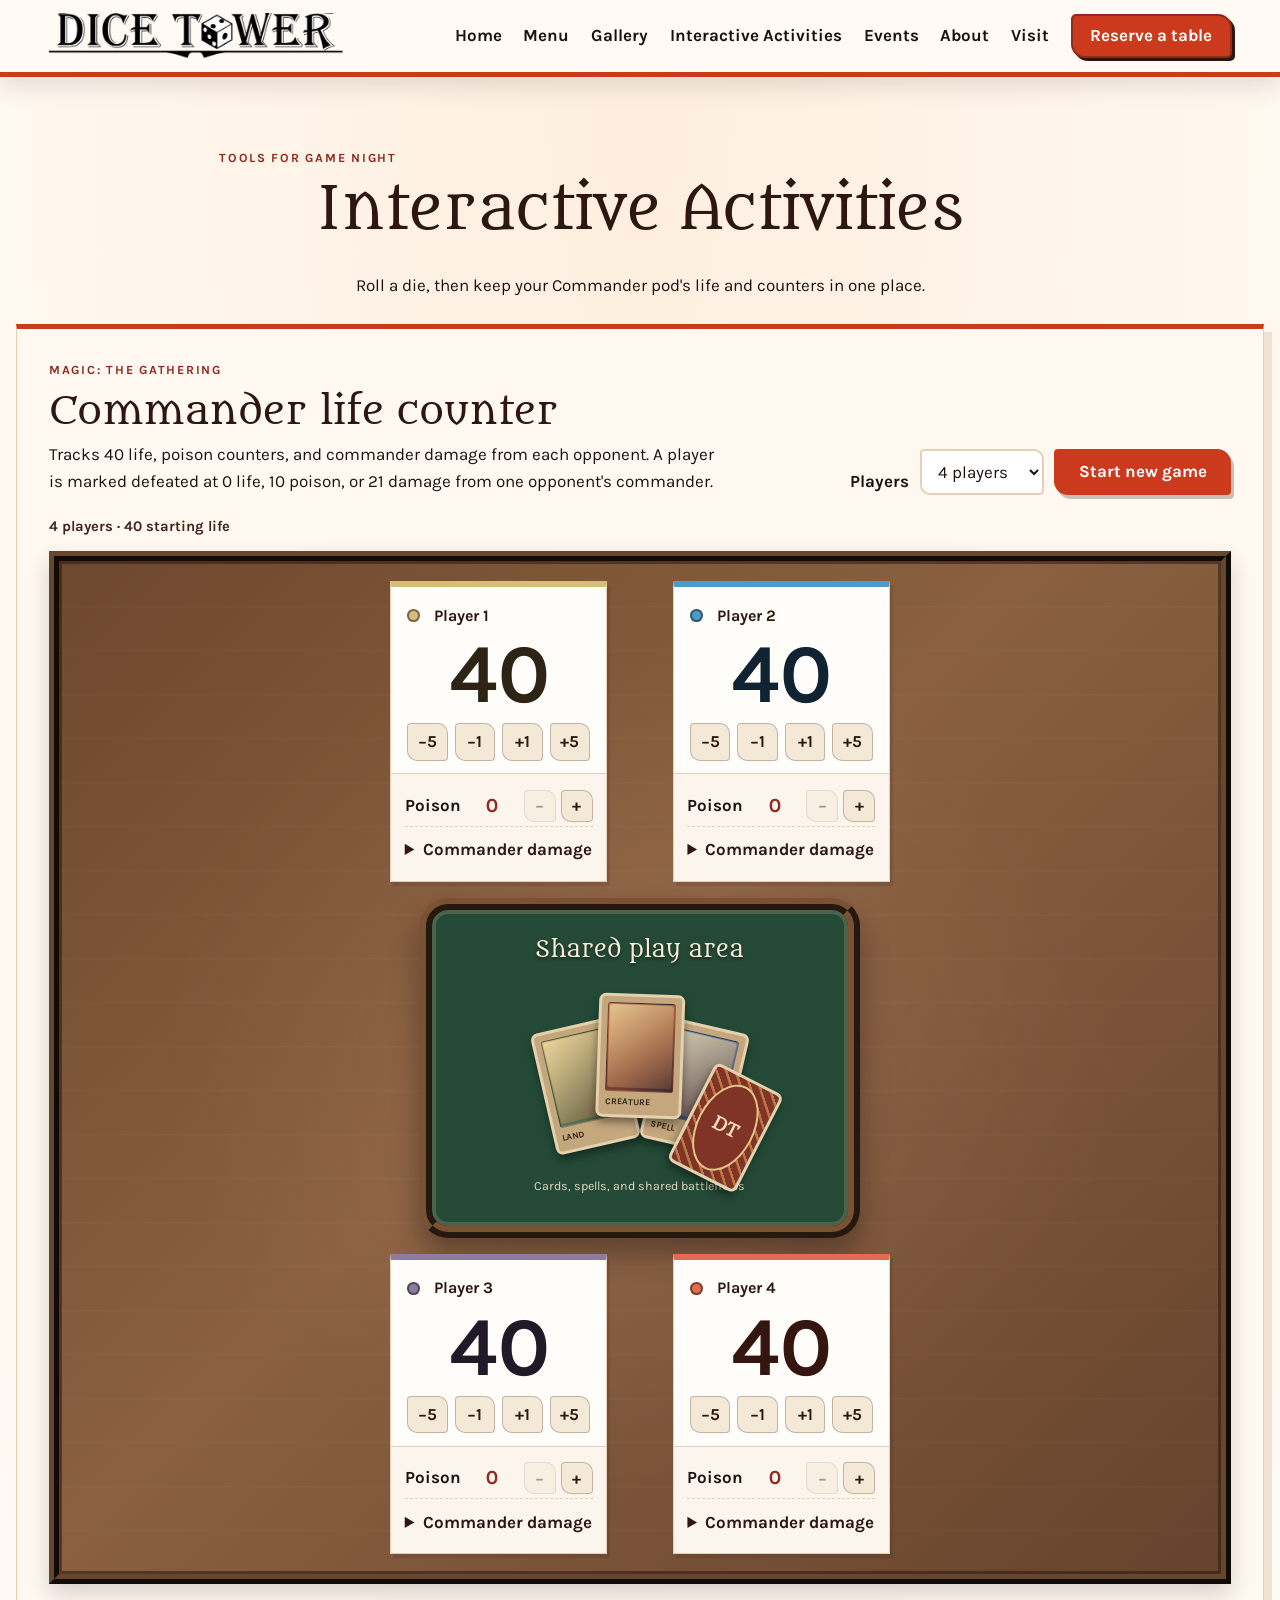
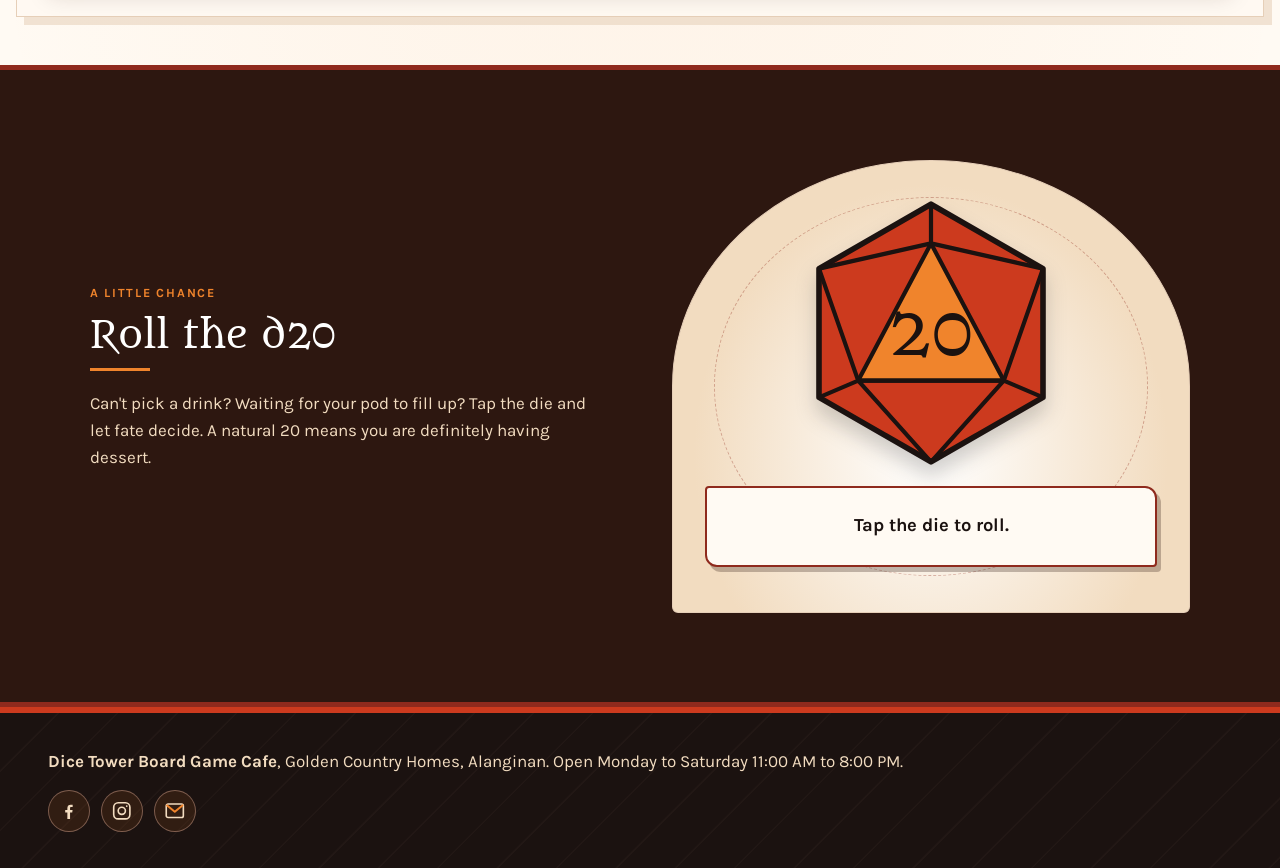
==== activities.html @ 725b0121 "add some features" ====
<!DOCTYPE html>
<html lang="en">
<head>
  <meta charset="UTF-8">
  <meta name="viewport" content="width=device-width, initial-scale=1">
  <title>Interactive Activities | Dice Tower Board Game Cafe</title>
  <meta name="description" content="Roll a d20 or track life, commander damage and poison counters for your Magic: The Gathering game.">
  <link rel="icon" type="image/png" href="images/favicon.png">
  <link rel="preconnect" href="https://fonts.googleapis.com">
  <link rel="preconnect" href="https://fonts.gstatic.com" crossorigin>
  <link href="https://fonts.googleapis.com/css2?family=Karla:wght@400;500;700&family=Metamorphous&display=swap" rel="stylesheet">
  <link rel="stylesheet" href="css/styles.css">
  <link rel="stylesheet" href="css/dice.css">
  <link rel="stylesheet" href="css/activities.css">
</head>
<body class="activities-page">
  <a class="skip" href="#life-counter">Skip to activities</a>

  <header class="site-header">
    <a class="brand" href="index.html" aria-label="Dice Tower, back to the main site">
      <img src="images/logo-wordmark.png" alt="Dice Tower" width="700" height="109">
    </a>
    <nav id="site-nav" class="site-nav" aria-label="Main navigation">
      <a href="index.html">Home</a>
      <a href="order.html">Menu</a>
      <a href="gallery.html">Gallery</a>
      <a href="activities.html" aria-current="page">Interactive Activities</a>
      <a href="index.html#events">Events</a>
      <a href="index.html#about">About</a>
      <a href="index.html#visit">Visit</a>
      <a class="nav-cta" href="index.html#reserve">Reserve a table</a>
    </nav>
    <button class="nav-toggle" type="button" aria-expanded="false" aria-controls="site-nav" aria-label="Open menu">
      <span></span><span></span><span></span>
    </button>
  </header>

  <main>
    <section class="activities-heading">
      <p class="activities-kicker">Tools for game night</p>
      <h1>Interactive Activities</h1>
      <p>Roll a die, then keep your Commander pod's life and counters in one place.</p>
    </section>

    <section id="life-counter" class="life-section" aria-labelledby="life-title">
      <div class="life-intro">
        <div>
          <p class="activities-kicker">Magic: The Gathering</p>
          <h2 id="life-title">Commander life counter</h2>
          <p>Tracks 40 life, poison counters, and commander damage from each opponent. A player is marked defeated at 0 life, 10 poison, or 21 damage from one opponent's commander.</p>
        </div>
        <form class="game-setup" id="gameSetup">
          <label for="playerCount">Players</label>
          <select id="playerCount" name="playerCount">
            <option value="2">2 players</option>
            <option value="3">3 players</option>
            <option value="4" selected>4 players</option>
            <option value="5">5 players</option>
            <option value="6">6 players</option>
            <option value="7">7 players</option>
            <option value="8">8 players</option>
            <option value="9">9 players</option>
            <option value="10">10 players</option>
          </select>
          <button class="btn btn-primary" type="submit">Start new game</button>
        </form>
      </div>
      <p id="gameStatus" class="game-status" role="status" aria-live="polite">4 players · 40 starting life</p>
      <div class="table-scene" id="tableScene">
        <section class="table-center" aria-label="Shared play area with cards">
          <h3>Shared play area</h3>
          <div class="table-felt" aria-hidden="true">
            <div class="table-card table-card--land"><span></span><i></i><b>LAND</b></div>
            <div class="table-card table-card--creature"><span></span><i></i><b>CREATURE</b></div>
            <div class="table-card table-card--spell"><span></span><i></i><b>SPELL</b></div>
            <div class="table-card table-card--back"><span>DT</span></div>
          </div>
          <p>Cards, spells, and shared battlefields</p>
        </section>
        <div class="player-grid" id="playerGrid" role="group" aria-label="Player life counters"></div>
      </div>
    </section>

    <section id="dice" class="section dice activities-dice">
      <div>
        <p class="activities-kicker">A little chance</p>
        <h2>Roll the d20</h2>
        <p>Can't pick a drink? Waiting for your pod to fill up? Tap the die and let fate decide. A natural 20 means you are definitely having dessert.</p>
      </div>
      <div class="d20-stage">
        <button class="d20-btn" id="d20Btn" type="button" aria-label="Roll the d20">
          <svg class="d20-svg" viewBox="0 0 200 200" aria-hidden="true">
            <polygon class="d20-body" points="100,8 180,54 180,146 100,192 20,146 20,54"/>
            <polygon class="d20-face" points="100,36 152,134 48,134"/>
            <path class="d20-edge" d="M100 8V36M20 54L100 36L180 54M48 134L20 54M48 134L20 146M48 134L100 192M152 134L180 54M152 134L180 146M152 134L100 192M48 134H152"/>
            <text class="d20-num" id="d20Num" x="100" y="100">20</text>
          </svg>
        </button>
        <p class="d20-result" id="d20Result" aria-live="polite">Tap the die to roll.</p>
        <ul class="d20-history" id="d20History" aria-label="Recent rolls"></ul>
      </div>
    </section>
  </main>

  <footer class="site-footer">
    <p><strong>Dice Tower Board Game Cafe</strong>, Golden Country Homes, Alanginan. Open Monday to Saturday 11:00 AM to 8:00 PM.</p>
    <nav class="footer-links" aria-label="Social media and contact">
      <a href="https://www.facebook.com/dicetowerboardgamecafe" target="_blank" rel="noopener noreferrer" aria-label="Facebook" title="Facebook">
        <svg viewBox="0 0 24 24" aria-hidden="true"><path d="M13.4 21v-7.2h2.4l.4-2.8h-2.8V9.2c0-.8.3-1.3 1.4-1.3h1.5V5.4c-.3 0-1.2-.1-2.2-.1-2.2 0-3.7 1.3-3.7 3.8V11H8v2.8h2.4V21z"/></svg>
      </a>
      <a href="https://www.instagram.com/dicetowerboardgamecafeph" target="_blank" rel="noopener noreferrer" aria-label="Instagram" title="Instagram">
        <svg viewBox="0 0 24 24" aria-hidden="true"><rect x="3" y="3" width="18" height="18" rx="5"/><circle cx="12" cy="12" r="4"/><circle class="icon-dot" cx="17.5" cy="6.8" r="1"/></svg>
      </a>
      <a href="mailto:dicetowerboardgamecafe@gmail.com" aria-label="Email Dice Tower" title="Email Dice Tower">
        <svg viewBox="0 0 24 24" aria-hidden="true"><rect x="2.5" y="4.5" width="19" height="15" rx="2"/><path class="gmail-mark" d="m3.5 6 8.5 7 8.5-7"/></svg>
      </a>
    </nav>
  </footer>

  <script src="js/activities.js"></script>
  <script src="js/dice.js?v=8"></script>
</body>
</html>
---- css/styles.css ----
/* ===== Dice Tower: css/styles.css =====
   Colors are taken from the cafe logo. Change them once here. */
:root {
  --ink: #1b1210;
  /* logo outlines and wordmark */
  --tower: #2d1710;
  /* shadow inside the tower */
  --tower-soft: #43241a;
  --maroon: #8f2a1d;
  /* dragon's dark red */
  --dragon: #cc3a1e;
  /* dragon's head and neck */
  --flame: #f0842c;
  /* the flame */
  --blush: #e9b5a0;
  /* wing and tower stone */
  --parchment: #f2dcc0;
  /* dragon's belly */
  --paper: #fffaf3;
  --steel: #8b8c90;
  /* the serving dome */
  --line: #e6cfb8;

  --font-display: "Metamorphous", Georgia, serif;
  --font-body: "Karla", system-ui, -apple-system, "Segoe UI", sans-serif;
  --radius: 10px;
}

*,
*::before,
*::after {
  box-sizing: border-box;
}

html {
  scroll-behavior: smooth;
  scroll-padding-top: 84px;
}

body {
  margin: 0;
  font-family: var(--font-body);
  font-size: 1.0625rem;
  line-height: 1.6;
  color: var(--ink);
  background: var(--paper);
}

img,
iframe {
  max-width: 100%;
}

h1,
h2,
h3 {
  font-family: var(--font-display);
  font-weight: 400;
  line-height: 1.15;
}

h1 {
  font-size: clamp(2.1rem, 5.4vw, 3.6rem);
  margin: 0 0 .5em;
}

h2 {
  font-size: clamp(1.7rem, 4vw, 2.4rem);
  margin: 0 0 .5em;
}

p {
  margin: 0 0 1em;
  max-width: 62ch;
}

a {
  color: inherit;
}

:focus-visible {
  outline: 3px solid var(--flame);
  outline-offset: 3px;
}

.visually-hidden {
  position: absolute;
  width: 1px;
  height: 1px;
  overflow: hidden;
  clip: rect(0 0 0 0);
  white-space: nowrap;
}

.skip {
  position: absolute;
  left: -999px;
  top: 8px;
  background: var(--ink);
  color: var(--paper);
  padding: .5rem 1rem;
  z-index: 100;
}

.skip:focus {
  left: 8px;
}

/* ----- Header ----- */
.site-header {
  position: sticky;
  top: 0;
  z-index: 50;
  display: flex;
  align-items: center;
  justify-content: space-between;
  padding: .55rem clamp(1rem, 4vw, 3rem);
  background: var(--paper);
  color: var(--ink);
  border-bottom: 4px solid var(--dragon);
}

.brand {
  display: block;
  line-height: 0;
}

.brand img {
  height: 40px;
  width: auto;
  display: block;
}

.site-nav {
  display: flex;
  align-items: center;
  gap: 1.6rem;
}

.site-nav a {
  text-decoration: none;
  font-weight: 700;
}

.site-nav a:not(.nav-cta):hover {
  color: var(--dragon);
}

.nav-cta {
  background: var(--dragon);
  color: #fff;
  padding: .45rem 1.1rem;
  border-radius: 999px;
}

.nav-cta:hover {
  background: var(--maroon);
}

.nav-toggle {
  display: none;
  background: none;
  border: 0;
  padding: .6rem;
  cursor: pointer;
}

.nav-toggle span {
  display: block;
  width: 24px;
  height: 2px;
  background: var(--ink);
  margin: 5px 0;
  transition: transform .2s, opacity .2s;
}

.nav-toggle[aria-expanded="true"] span:nth-child(1) {
  transform: translateY(7px) rotate(45deg);
}

.nav-toggle[aria-expanded="true"] span:nth-child(2) {
  opacity: 0;
}

.nav-toggle[aria-expanded="true"] span:nth-child(3) {
  transform: translateY(-7px) rotate(-45deg);
}

/* ----- Hero ----- */
.hero {
  display: grid;
  grid-template-columns: 1.1fr .9fr;
  gap: 2rem;
  align-items: center;
  padding: clamp(2rem, 6vw, 4.5rem) clamp(1rem, 4vw, 3rem);
  background: linear-gradient(180deg, var(--paper) 0%, var(--parchment) 100%);
}

.open-status {
  display: inline-block;
  margin-bottom: 1.2rem;
  padding: .3rem .9rem;
  background: var(--flame);
  color: var(--ink);
  font-weight: 700;
  font-size: .95rem;
  border-radius: 999px;
}

.open-status.closed {
  background: var(--ink);
  color: var(--parchment);
}

.lede {
  font-size: 1.15rem;
  margin-top: 1.2rem;
}

.hero-actions {
  display: flex;
  flex-wrap: wrap;
  gap: .8rem;
  margin-top: 1.6rem;
}

.hero-art img {
  display: block;
  margin: 0 auto;
  width: auto;
  height: auto;
  max-height: 540px;
}

@media (prefers-reduced-motion: no-preference) {
  .hero-art img {
    animation: settle .9s ease-out 1;
  }

  @keyframes settle {
    from {
      opacity: 0;
      transform: translateY(18px);
    }

    to {
      opacity: 1;
      transform: none;
    }
  }
}

/* ----- Buttons ----- */
.btn {
  display: inline-block;
  font: inherit;
  font-weight: 700;
  text-decoration: none;
  cursor: pointer;
  padding: .75rem 1.4rem;
  border-radius: var(--radius);
  border: 2px solid transparent;
}

.btn-primary {
  background: var(--dragon);
  color: #fff;
}

.btn-primary:hover {
  background: var(--maroon);
}

.btn-ghost {
  border-color: var(--ink);
  color: var(--ink);
  background: transparent;
}

.btn-ghost:hover {
  background: var(--ink);
  color: var(--paper);
}

/* ----- Sections ----- */
.section {
  padding: clamp(2.5rem, 6vw, 5rem) clamp(1rem, 4vw, 3rem);
}

.section-head {
  margin-bottom: 2rem;
}

.section-dark {
  background: var(--tower);
  color: var(--parchment);
}

.status-note {
  color: var(--maroon);
  margin-bottom: 1rem;
}

.section-dark .status-note {
  color: var(--blush);
}

.status-note:empty {
  display: none;
}

/* ----- Menu ----- */
.menu-tools {
  display: flex;
  flex-wrap: wrap;
  gap: 1rem;
  justify-content: space-between;
  align-items: center;
  margin-bottom: 1.5rem;
}

.tabs {
  display: flex;
  flex-wrap: wrap;
  gap: .5rem;
}

.tab {
  font: inherit;
  font-weight: 700;
  cursor: pointer;
  padding: .45rem 1rem;
  border-radius: 999px;
  background: transparent;
  color: var(--ink);
  border: 2px solid var(--ink);
}

.tab:hover {
  background: var(--parchment);
}

.tab[aria-selected="true"] {
  background: var(--dragon);
  border-color: var(--dragon);
  color: #fff;
}

.search input {
  font: inherit;
  width: min(100%, 300px);
  padding: .6rem 1rem;
  border: 2px solid var(--line);
  border-radius: var(--radius);
  background: #fff;
  color: inherit;
}

.search input:focus {
  border-color: var(--flame);
  outline: none;
}

.menu-grid {
  display: grid;
  grid-template-columns: repeat(auto-fill, minmax(min(100%, 340px), 1fr));
  gap: 0 3rem;
}

.menu-cat {
  grid-column: 1 / -1;
  font-family: var(--font-display);
  font-weight: 400;
  font-size: 1.5rem;
  margin: 1.8rem 0 .4rem;
  color: var(--maroon);
  padding-bottom: .3rem;
  border-bottom: 3px solid var(--blush);
}

.menu-cat:first-child {
  margin-top: 0;
}

.menu-item {
  padding: .9rem 0;
  border-bottom: 1px dashed var(--line);
}

.menu-item-top {
  display: flex;
  justify-content: space-between;
  gap: 1rem;
  font-weight: 700;
}

.menu-price {
  white-space: nowrap;
  color: var(--maroon);
}

.menu-desc {
  margin: .2rem 0 0;
  font-size: .97rem;
  color: #5b4238;
}

.menu-item.sold-out {
  opacity: .5;
}

.menu-item.sold-out .menu-name {
  text-decoration: line-through;
}

.sold-tag {
  font-size: .8rem;
  font-weight: 700;
  background: var(--line);
  border-radius: 4px;
  padding: 0 .4rem;
  margin-left: .5rem;
  vertical-align: middle;
}

/* ----- Events ----- */
.events {
  list-style: none;
  margin: 0;
  padding: 0;
  display: grid;
  grid-template-columns: repeat(auto-fit, minmax(min(100%, 260px), 1fr));
  gap: 1.2rem;
}

.event {
  background: var(--tower-soft);
  border-radius: var(--radius);
  padding: 1.3rem;
  border-top: 6px solid var(--flame);
}

.event-when {
  margin: 0 0 .3rem;
  font-weight: 700;
  color: var(--flame);
}

.event h3 {
  font-size: 1.3rem;
  margin: 0 0 .4rem;
  color: #fff;
}

.event p:last-child {
  margin: 0;
  font-size: .98rem;
}

/* ----- About ----- */
.about {
  display: grid;
  grid-template-columns: 1.3fr 1fr;
  gap: clamp(1.5rem, 5vw, 4rem);
  align-items: start;
}

.about-facts {
  list-style: none;
  margin: 0;
  padding: 0;
  display: grid;
  gap: 1rem;
}

.about-facts li {
  background: var(--parchment);
  border-left: 6px solid var(--dragon);
  padding: 1rem 1.2rem;
  border-radius: 0 var(--radius) var(--radius) 0;
}

/* ----- Visit ----- */
.visit {
  display: grid;
  grid-template-columns: 1fr 1.3fr;
  gap: clamp(1.5rem, 5vw, 3rem);
  background: var(--parchment);
}

address {
  font-style: normal;
  font-size: 1.15rem;
  margin-bottom: 1rem;
}

.hours {
  border-collapse: collapse;
  margin-bottom: 1.5rem;
}

.hours th,
.hours td {
  text-align: left;
  padding: .3rem 1.5rem .3rem 0;
}

.map-frame iframe {
  width: 100%;
  height: 100%;
  min-height: 320px;
  border: 0;
  border-radius: var(--radius);
}

/* ----- Form ----- */
.form {
  display: grid;
  grid-template-columns: repeat(2, 1fr);
  gap: 1.2rem 1.5rem;
  max-width: 760px;
}

.field-wide {
  grid-column: 1 / -1;
}

.field label {
  display: block;
  font-weight: 700;
  margin-bottom: .3rem;
}

.optional {
  font-weight: 400;
  color: #5b4238;
  font-size: .9rem;
}

.field input,
.field textarea {
  width: 100%;
  font: inherit;
  padding: .65rem .85rem;
  color: inherit;
  background: #fff;
  border: 2px solid var(--line);
  border-radius: var(--radius);
}

.field input:focus,
.field textarea:focus {
  border-color: var(--flame);
  outline: none;
}

.field.invalid input {
  border-color: #b3261e;
}

.error {
  color: #b3261e;
  font-size: .92rem;
  margin: .3rem 0 0;
}

.error:empty {
  display: none;
}

.form-status {
  margin-top: 1rem;
  font-weight: 700;
}

.form-status.ok {
  color: #2f6b3a;
}

/* ----- Footer ----- */
.site-footer {
  background: var(--ink);
  color: var(--parchment);
  padding: 1.8rem clamp(1rem, 4vw, 3rem);
  border-top: 4px solid var(--dragon);
}

.site-footer p {
  margin: 0;
  max-width: none;
}

.footer-links {
  display: flex;
  align-items: center;
  flex-wrap: wrap;
  gap: .65rem;
  margin-top: .9rem;
}

.footer-links a {
  display: grid;
  width: 2.65rem;
  height: 2.65rem;
  place-items: center;
  color: var(--parchment);
  border: 1px solid rgba(233, 181, 160, .42);
  border-radius: 50%;
  background: rgba(240, 132, 44, .1);
  transition: color .2s ease, border-color .2s ease, background-color .2s ease, transform .2s ease;
}

.footer-links a:hover,
.footer-links a:focus-visible {
  color: #f0b274;
  border-color: var(--flame);
  background: rgba(240, 132, 44, .2);
  transform: translateY(-2px);
}

.footer-links a:focus-visible {
  outline: 2px solid var(--parchment);
  outline-offset: 3px;
}

.footer-links svg {
  width: 1.35rem;
  height: 1.35rem;
  fill: currentColor;
}

.footer-links a:nth-child(2) svg,
.footer-links a:nth-child(3) svg {
  fill: none;
  stroke: currentColor;
  stroke-width: 1.8;
  stroke-linecap: round;
  stroke-linejoin: round;
}

.footer-links .icon-dot {
  fill: currentColor;
  stroke: none;
}

.footer-links .gmail-mark {
  stroke: var(--flame);
  stroke-width: 2.2;
}

/* ----- Mobile ----- */
@media (max-width: 820px) {
  .brand img {
    height: 32px;
  }

  .nav-toggle {
    display: block;
  }

  .site-nav {
    position: absolute;
    top: 100%;
    left: 0;
    right: 0;
    flex-direction: column;
    align-items: stretch;
    gap: 0;
    background: var(--paper);
    border-bottom: 4px solid var(--dragon);
    max-height: 0;
    overflow: hidden;
    visibility: hidden;
    transition: max-height .25s ease, visibility .25s;
  }

  .site-nav.open {
    max-height: 520px;
    visibility: visible;
  }

  .site-nav a {
    padding: 1rem clamp(1rem, 4vw, 3rem);
    border-top: 1px solid var(--line);
  }

  .nav-cta {
    border-radius: 0;
  }

  .hero,
  .about,
  .visit {
    grid-template-columns: 1fr;
  }

  .hero-art {
    order: -1;
  }

  .hero-art img {
    max-height: 280px;
  }

  .form {
    grid-template-columns: 1fr;
  }
}

@media (prefers-reduced-motion: reduce) {
  html {
    scroll-behavior: auto;
  }

  * {
    transition: none !important;
  }
}

/* ===== Tavern refresh: layered parchment, carved stone and living motion ===== */
body {
  background-color: var(--paper);
  background-image: repeating-linear-gradient(0deg, transparent 0 31px, rgba(143, 42, 29, .025) 32px 33px);
}

.site-header {
  padding-block: .8rem;
  box-shadow: 0 8px 24px rgba(27, 18, 16, .12);
  border-bottom-width: 5px;
}

.brand img { height: 46px; }

.site-nav { gap: clamp(.8rem, 1.7vw, 1.6rem); }

.site-nav a {
  position: relative;
  padding-block: .4rem;
}

.site-nav a:not(.nav-cta)::after {
  position: absolute;
  right: 0;
  bottom: .05rem;
  left: 0;
  height: 2px;
  content: "";
  background: var(--flame);
  transform: scaleX(0);
  transform-origin: left;
  transition: transform .24s ease;
}

.site-nav a:not(.nav-cta):hover::after,
.site-nav a:not(.nav-cta):focus-visible::after { transform: scaleX(1); }

.nav-cta {
  border: 2px solid var(--maroon);
  border-radius: 5px 14px 5px 14px;
  box-shadow: 3px 3px 0 var(--tower);
  transition: transform .2s ease, box-shadow .2s ease, background .2s ease;
}

.nav-cta:hover { transform: translate(2px, 2px); box-shadow: 1px 1px 0 var(--tower); }

.hero {
  position: relative;
  isolation: isolate;
  overflow: hidden;
  min-height: min(690px, calc(100svh - 72px));
  padding: clamp(3rem, 7vw, 6.5rem) clamp(1rem, 7vw, 6rem);
  grid-template-columns: 1.05fr .95fr;
  gap: clamp(1.5rem, 5vw, 5rem);
  background: linear-gradient(115deg, var(--paper) 0%, var(--parchment) 78%, var(--blush) 150%);
}

.hero::before,
.hero::after {
  position: absolute;
  z-index: -1;
  content: "";
  pointer-events: none;
}

.hero::before {
  inset: 1.2rem;
  border: 1px solid rgba(143, 42, 29, .28);
  clip-path: polygon(0 0, 26% 0, 27% 1%, 73% 1%, 74% 0, 100% 0, 100% 100%, 74% 100%, 73% 99%, 27% 99%, 26% 100%, 0 100%);
}

.hero::after {
  width: min(46vw, 620px);
  aspect-ratio: 1;
  top: 50%;
  right: -8%;
  border: 1px solid rgba(143, 42, 29, .13);
  border-radius: 50%;
  box-shadow: 0 0 0 22px rgba(143, 42, 29, .035), 0 0 0 48px rgba(143, 42, 29, .025);
  transform: translateY(-50%);
}

.hero-text { max-width: 690px; }

.hero h1 {
  max-width: 12ch;
  margin-bottom: .35em;
  color: var(--tower);
  font-size: clamp(2.7rem, 6.5vw, 5.3rem);
  text-wrap: balance;
  text-shadow: 2px 2px 0 rgba(230, 207, 184, .8);
}

.hero .lede { max-width: 52ch; font-size: clamp(1.08rem, 1.4vw, 1.25rem); }

.open-status {
  border-radius: 3px 12px 3px 12px;
  box-shadow: 3px 3px 0 rgba(45, 23, 16, .2);
  letter-spacing: .025em;
}

.hero-art { position: relative; }

.hero-art::before {
  position: absolute;
  inset: 7% 4%;
  border: 1px solid rgba(143, 42, 29, .24);
  border-radius: 48% 48% 8px 8px;
  content: "";
  pointer-events: none;
}

.hero-art img {
  position: relative;
  z-index: 1;
  max-height: min(540px, 68vh);
  filter: drop-shadow(0 20px 18px rgba(27, 18, 16, .2));
  animation: tower-drift 6s ease-in-out infinite;
}

@keyframes tower-drift {
  0%, 100% { transform: translateY(0) rotate(-.6deg); }
  50% { transform: translateY(-11px) rotate(.6deg); }
}

.btn {
  border-radius: 4px 14px 4px 14px;
  box-shadow: 3px 4px 0 rgba(45, 23, 16, .26);
  transition: transform .18s ease, box-shadow .18s ease, background .18s ease;
}

.btn:hover { transform: translateY(-3px); box-shadow: 3px 7px 0 rgba(45, 23, 16, .22); }
.btn:active { transform: translateY(1px); box-shadow: 1px 2px 0 rgba(45, 23, 16, .2); }

.section {
  position: relative;
  padding: clamp(3.5rem, 7vw, 6rem) clamp(1rem, 7vw, 6rem);
}

.section-head { max-width: 760px; }

.section-head h2,
.about h2,
.dice h2,
.visit h2 { color: var(--tower); }

.section-head h2::after,
.about h2::after,
.dice h2::after,
.visit h2::after {
  display: block;
  width: 3.8rem;
  height: 3px;
  margin-top: .65rem;
  content: "";
  background: var(--flame);
}

.section-dark {
  background-color: var(--tower);
  background-image: repeating-linear-gradient(135deg, transparent 0 46px, rgba(233, 181, 160, .035) 47px 48px);
  border-block: 5px solid var(--maroon);
}

.section-dark .section-head h2 { color: var(--parchment); }
.section-dark .section-head h2::after { background: var(--flame); }

.events { gap: 1.25rem; }

.event {
  position: relative;
  min-height: 190px;
  padding: 1.5rem;
  border: 1px solid rgba(233, 181, 160, .2);
  border-top: 5px solid var(--flame);
  border-radius: 4px 18px 4px 18px;
  box-shadow: 0 8px 0 rgba(27, 18, 16, .22);
  transition: transform .25s ease, box-shadow .25s ease;
}

.event:hover { transform: translateY(-7px) rotate(-.4deg); box-shadow: 0 15px 0 rgba(27, 18, 16, .18); }
.event-when { letter-spacing: .06em; text-transform: uppercase; font-size: .85rem; }

.about { background: var(--paper); }

.about-copy {
  padding: clamp(1.3rem, 3vw, 2.5rem);
  border: 1px solid var(--line);
  border-left: 5px solid var(--dragon);
  background: linear-gradient(135deg, var(--paper), #fff 80%);
  box-shadow: 8px 8px 0 rgba(230, 207, 184, .48);
}

.about-facts li {
  border: 1px solid var(--line);
  border-left: 6px solid var(--dragon);
  border-radius: 3px 14px 3px 14px;
  box-shadow: 4px 4px 0 rgba(230, 207, 184, .55);
  transition: transform .2s ease;
}

.about-facts li:hover { transform: translateX(6px); }

.dice {
  display: grid;
  grid-template-columns: 1fr 1fr;
  align-items: center;
  gap: 2rem;
  overflow: hidden;
  background: linear-gradient(115deg, var(--parchment), var(--paper));
}

.d20-stage {
  position: relative;
  padding: 2rem;
  border: 1px solid var(--line);
  border-radius: 50% 50% 6px 6px;
  background: radial-gradient(ellipse at 50% 65%, #fff 0, var(--parchment) 65%);
  text-align: center;
}

.d20-stage::before {
  position: absolute;
  inset: 8%;
  border: 1px dashed rgba(143, 42, 29, .34);
  border-radius: 50%;
  content: "";
  pointer-events: none;
}

.d20-btn { position: relative; z-index: 1; filter: drop-shadow(0 12px 10px rgba(27, 18, 16, .2)); transition: transform .3s ease; }
.d20-btn:hover { transform: translateY(-7px) rotate(8deg) scale(1.05); }

.visit {
  align-items: center;
  background: var(--parchment);
  border-block: 1px solid var(--line);
}

.visit-info {
  padding: clamp(1.2rem, 3vw, 2.2rem);
  border: 1px solid rgba(143, 42, 29, .24);
  background: rgba(255, 250, 243, .56);
  box-shadow: 7px 7px 0 rgba(230, 207, 184, .7);
}

.hours th, .hours td { border-bottom: 1px dashed rgba(143, 42, 29, .2); }

.map-frame { min-height: 360px; padding: 8px; background: var(--tower); box-shadow: 9px 9px 0 rgba(45, 23, 16, .22); }
.map-frame iframe { min-height: 360px; border-radius: 2px; filter: sepia(.12) contrast(.94); }

.reserve {
  background: linear-gradient(180deg, var(--paper), var(--parchment));
}

.form {
  padding: clamp(1rem, 3vw, 2rem);
  border: 1px solid var(--line);
  border-top: 5px solid var(--dragon);
  background: rgba(255, 250, 243, .85);
  box-shadow: 8px 8px 0 rgba(230, 207, 184, .65);
}

.field input, .field textarea, .field select { border-radius: 3px 10px 3px 10px; transition: border-color .2s ease, box-shadow .2s ease; }
.field input:focus, .field textarea:focus, .field select:focus { box-shadow: 0 0 0 3px rgba(240, 132, 44, .18); }

.site-footer {
  padding-block: 2.2rem;
  border-top-width: 6px;
  background-image: repeating-linear-gradient(135deg, transparent 0 40px, rgba(233, 181, 160, .035) 41px 42px);
}

.reveal { opacity: 0; transform: translateY(24px); transition: opacity .65s ease, transform .65s cubic-bezier(.2, .7, .25, 1); }
.reveal.is-visible { opacity: 1; transform: none; }
.hero-text.reveal { transition-delay: .08s; }
.hero-art.reveal { transition-delay: .2s; }

@media (max-width: 820px) {
  .brand img { height: 36px; }
  .hero { min-height: auto; padding: 2.5rem 1.25rem 3rem; }
  .hero::before { inset: .6rem; }
  .hero::after { width: 85vw; right: -30%; }
  .hero-art img { max-height: 290px; }
  .hero h1 { max-width: 14ch; font-size: clamp(2.55rem, 11vw, 4rem); }
  .dice { grid-template-columns: 1fr; }
  .d20-stage { max-width: 440px; width: 100%; margin-inline: auto; }
  .map-frame, .map-frame iframe { min-height: 300px; }
}

@media (prefers-reduced-motion: reduce) {
  .hero-art img { animation: none; }
  .reveal, .reveal.is-visible { opacity: 1; transform: none; transition: none; }
  .btn, .event, .about-facts li, .d20-btn { transition: none; }
}

/* Adventurers' quest board */
.events {
  position: relative;
  padding: clamp(1.25rem, 3vw, 2.5rem);
  border: 8px ridge var(--maroon);
  background-color: var(--tower-soft);
  background-image:
    repeating-linear-gradient(0deg, transparent 0 37px, rgba(233, 181, 160, .045) 38px 40px),
    repeating-linear-gradient(90deg, transparent 0 72px, rgba(27, 18, 16, .12) 73px 77px);
  box-shadow: inset 0 0 0 3px rgba(240, 132, 44, .18), 0 12px 0 rgba(27, 18, 16, .25);
}

.event {
  min-height: 210px;
  padding: 2.2rem 1.35rem 1.5rem;
  overflow: hidden;
  color: var(--ink);
  border: 1px solid var(--line);
  border-left: 6px solid var(--dragon);
  border-top: 1px solid var(--line);
  border-radius: 2px 8px 3px 5px;
  background-color: var(--parchment);
  background-image: repeating-linear-gradient(0deg, transparent 0 27px, rgba(143, 42, 29, .055) 28px 29px);
  box-shadow: 3px 5px 0 rgba(27, 18, 16, .32);
  clip-path: polygon(0 0, 96% 0, 100% 5%, 100% 100%, 5% 100%, 0 96%);
  transition: transform .25s ease, box-shadow .25s ease;
}

.event::before {
  position: absolute;
  top: .55rem;
  left: 50%;
  width: 13px;
  height: 13px;
  border: 2px solid #696f72;
  border-radius: 50%;
  background:
    radial-gradient(ellipse at 76% 28%, #895338 0 8%, transparent 18%),
    radial-gradient(ellipse at 27% 76%, #9b6040 0 7%, transparent 17%),
    linear-gradient(135deg, transparent 0 42%, rgba(55, 59, 61, .9) 45% 48%, transparent 51%),
    linear-gradient(72deg, transparent 0 62%, rgba(67, 70, 72, .8) 64% 66%, transparent 69%),
    radial-gradient(circle at 32% 28%, #f2f3f3 0 10%, #c4c9cb 30%, #9fa6aa 68%, #747d81 100%);
  box-shadow: 1px 2px 2px rgba(27, 18, 16, .4), inset 0 1px 1px rgba(255, 255, 255, .65);
  content: "";
  transform: translateX(-50%);
}

.event::after {
  position: absolute;
  right: 0;
  bottom: 0;
  width: 25px;
  height: 25px;
  background: var(--blush);
  clip-path: polygon(100% 0, 100% 100%, 0 100%);
  content: "";
}

.event:hover {
  z-index: 1;
  transform: translateY(-6px) rotate(-1deg);
  box-shadow: 5px 11px 0 rgba(27, 18, 16, .28);
}

.event-when {
  color: var(--maroon);
  font-size: .78rem;
  font-weight: 700;
  letter-spacing: .09em;
}

.event h3 {
  color: var(--tower);
  padding-bottom: .5rem;
  border-bottom: 1px solid rgba(143, 42, 29, .32);
}

.event p:last-child { color: var(--ink); }

.dice .d20-result {
  position: relative;
  z-index: 1;
  width: min(100%, 480px);
  min-height: 4.4em;
  display: grid;
  place-items: center;
  padding: .8rem 1rem;
  color: var(--ink);
  background: var(--paper);
  border: 2px solid var(--maroon);
  border-radius: 4px 12px 4px 12px;
  box-shadow: 4px 5px 0 rgba(45, 23, 16, .28);
  font-size: clamp(1rem, 2vw, 1.15rem);
  line-height: 1.4;
  overflow-wrap: anywhere;
}

.dice .d20-history li {
  color: var(--paper);
  background: var(--tower);
  border: 1px solid var(--maroon);
  box-shadow: 1px 2px 0 rgba(45, 23, 16, .18);
}

@media (max-width: 820px) {
  .events { padding: 1rem; border-width: 6px; }
  .event { min-height: 185px; }
}

@media (prefers-reduced-motion: reduce) {
  .event:hover { transform: none; }
}

/* Home hero: keep the dragon and Dice Tower wordmark together. */
.hero-art {
  width: min(100%, 460px);
  display: flex;
  flex-direction: column;
  align-items: center;
  justify-self: end;
  gap: .35rem;
}

.hero-art img {
  display: block;
  width: min(100%, 350px);
  height: auto;
  max-height: none;
  object-fit: contain;
}

.hero-art::before { display: none; }

.hero-art .open-status {
  margin: 0;
  max-width: 100%;
  text-align: center;
}

@media (max-width: 820px) {
  .hero { grid-template-columns: minmax(0, 1fr); }
  .hero-text { order: 0; max-width: 44rem; margin-inline: auto; text-align: center; }
  .hero .lede { margin-inline: auto; }
  .hero h1 { max-width: 15ch; margin-inline: auto; }
  .hero-actions { justify-content: center; }
  .hero-art { order: -1; width: min(72vw, 300px); justify-self: center; margin: 0 auto 1rem; }
  .hero-art img { width: 100%; }
}

@media (max-width: 460px) {
  .hero { padding: 2rem 1rem 2.5rem; }
  .hero h1 { font-size: clamp(2.2rem, 10vw, 3rem); }
  .hero-art { width: min(70vw, 270px); }
}

/* Warm wooden backing for the quest notices */
.quest-board {
  position: relative;
  padding: clamp(1.25rem, 3vw, 2.5rem);
  border: 12px ridge var(--tower-soft);
  background-color: #936640;
  background-image:
    radial-gradient(ellipse at 16% 35%, transparent 0 17px, rgba(81, 48, 26, .24) 19px 21px, transparent 24px),
    radial-gradient(ellipse at 81% 72%, transparent 0 22px, rgba(81, 48, 26, .2) 24px 26px, transparent 29px),
    linear-gradient(153deg, transparent 0 24%, rgba(77, 48, 29, .55) 24.12% 24.27%, rgba(244, 218, 182, .65) 24.38% 24.52%, transparent 24.64%),
    linear-gradient(156deg, transparent 0 26%, rgba(77, 48, 29, .44) 26.08% 26.2%, transparent 26.33%),
    linear-gradient(168deg, transparent 0 67%, rgba(77, 48, 29, .48) 67.12% 67.26%, rgba(244, 218, 182, .55) 67.36% 67.49%, transparent 67.61%),
    repeating-linear-gradient(0deg, transparent 0 48px, rgba(91, 56, 32, .2) 49px 51px, rgba(255, 224, 181, .13) 52px 54px, transparent 55px 108px),
    repeating-linear-gradient(1deg, transparent 0 5px, rgba(91, 56, 32, .08) 6px 7px, transparent 8px 15px),
    linear-gradient(100deg, #825938 0%, #a7774e 16%, #936640 30%, #ad7d50 43%, #936640 54%, #b48659 72%, #825938 100%);
  box-shadow: inset 0 0 0 3px var(--maroon), inset 0 0 0 7px rgba(27, 18, 16, .4), 0 16px 30px rgba(27, 18, 16, .32);
}

.events {
  margin-top: 0;
  padding: 0;
  border: 0;
  background: none;
  box-shadow: none;
  grid-template-columns: repeat(auto-fit, minmax(min(100%, 280px), 320px));
  justify-content: center;
}

@media (max-width: 820px) {
  .quest-board { padding: 1rem; border-width: 8px; }
  .events { gap: 1.35rem; }
  .event { padding-inline: 1.35rem; }
}

@media (max-width: 640px) {
  .quest-board { padding: .65rem; border-width: 6px; }
  .events {
    grid-template-columns: repeat(2, minmax(0, 1fr));
    gap: .7rem;
    padding: .65rem;
  }

  .events > .event:last-child:nth-child(odd) {
    grid-column: 1 / -1;
    justify-self: center;
    width: calc((100% - .7rem) / 2);
  }

  .event {
    min-width: 0;
    min-height: 0;
    padding: 1.7rem .75rem 1rem;
    border-radius: 4px;
    clip-path: none;
    overflow-wrap: anywhere;
  }

  .event-when { font-size: .68rem; letter-spacing: .045em; }
  .event h3 { font-size: clamp(.88rem, 3.8vw, 1.05rem); }
  .event p:last-child { font-size: .8rem; line-height: 1.35; }
  .event:hover { transform: translateY(-3px); }
}

@media (max-width: 380px) {
  .quest-board { padding: .45rem; }
  .events { gap: .5rem; padding: .45rem; }
  .event { padding-inline: .6rem; }
  .event p:last-child { font-size: .76rem; }
}

/* Keep quest notices as simple square-cornered boxes at every size. */
.event {
  border-radius: 0;
  clip-path: none;
  background-color: var(--parchment);
  background-image:
    repeating-radial-gradient(circle at 1px 1px, rgba(45, 23, 16, .055) 0 .45px, transparent .8px 3px),
    repeating-linear-gradient(0deg, transparent 0 27px, rgba(143, 42, 29, .04) 28px 29px),
    repeating-linear-gradient(176deg, rgba(255, 250, 243, .06) 0 1px, transparent 1px 5px);
}

.event::after { display: none; }
---- css/dice.css ----
/* ===== Dice Tower: css/dice.css =====
   The "Roll the d20" section on the main page. Colors come from css/styles.css. */
.dice {
  background: var(--tower);
  color: var(--parchment);
  display: grid;
  grid-template-columns: 1fr 1fr;
  gap: clamp(1.5rem, 5vw, 4rem);
  align-items: center;
}

.dice h2 {
  color: #fff;
}

.d20-stage {
  display: grid;
  justify-items: center;
  gap: .8rem;
}

.d20-btn {
  background: none;
  border: 0;
  padding: 0;
  cursor: pointer;
  width: min(280px, 72vw);
  border-radius: 50%;
  -webkit-tap-highlight-color: transparent;
}

.d20-btn:hover .d20-svg {
  filter: drop-shadow(0 0 14px rgba(240, 132, 44, .55));
}

.d20-btn:disabled {
  cursor: progress;
}

.d20-svg {
  width: 100%;
  height: auto;
  display: block;
  transform-origin: 50% 52%;
  transition: filter .2s;
}

.d20-body {
  fill: var(--dragon);
  stroke: var(--ink);
  stroke-width: 4;
  stroke-linejoin: round;
}

.d20-face {
  fill: var(--flame);
  stroke: var(--ink);
  stroke-width: 3;
  stroke-linejoin: round;
}

.d20-edge {
  fill: none;
  stroke: var(--ink);
  stroke-width: 3;
  stroke-linejoin: round;
}

.d20-num {
  font-family: var(--font-display);
  font-size: 46px;
  fill: var(--ink);
  text-anchor: middle;
  dominant-baseline: central;
}

.rolling .d20-svg {
  animation: d20-tumble 1.3s cubic-bezier(.25, .7, .35, 1);
}

@keyframes d20-tumble {
  0% {
    transform: translateY(0) rotate(0) scale(1);
  }

  18% {
    transform: translateY(-46px) rotate(260deg) scale(1.1);
  }

  38% {
    transform: translateY(0) rotate(520deg) scale(.96);
  }

  52% {
    transform: translateY(-22px) rotate(690deg) scale(1.04);
  }

  68% {
    transform: translateY(0) rotate(820deg) scale(.98);
  }

  82% {
    transform: translateY(-8px) rotate(960deg) scale(1.01);
  }

  100% {
    transform: translateY(0) rotate(1080deg) scale(1);
  }
}

.d20-btn.crit .d20-body,
.d20-widget-btn.crit .d20-body {
  fill: var(--flame);
}

.d20-btn.crit .d20-svg,
.d20-widget-btn.crit .d20-svg {
  filter: drop-shadow(0 0 22px rgba(240, 132, 44, .9));
}

.d20-btn.fail .d20-body {
  fill: var(--steel);
}

.d20-result {
  margin: 0;
  min-height: 3.2em;
  text-align: center;
  font-weight: 700;
  font-size: 1.1rem;
}

.d20-history {
  margin: 0;
  padding: 0;
  list-style: none;
  display: flex;
  gap: .5rem;
  flex-wrap: wrap;
  justify-content: center;
  font-size: .95rem;
  color: var(--blush);
}

.d20-history li {
  background: var(--tower-soft);
  border-radius: 999px;
  padding: .1rem .7rem;
}

.d20-widget {
  position: fixed;
  right: clamp(.75rem, 2vw, 1.5rem);
  bottom: clamp(.75rem, 2vw, 1.5rem);
  z-index: 45;
  display: grid;
  justify-items: end;
  gap: .35rem;
}

.d20-widget-bubble {
  position: relative;
  max-width: min(270px, calc(100vw - 2rem));
  padding: .65rem 2rem .65rem .9rem;
  border: 3px solid var(--ink);
  border-radius: 1rem;
  background: #fff;
  color: var(--ink);
  box-shadow: 3px 4px 0 var(--ink);
  font-weight: 700;
  line-height: 1.25;
}

.d20-widget-bubble::after {
  content: "";
  position: absolute;
  right: 1rem;
  bottom: -.65rem;
  width: .8rem;
  height: .8rem;
  background: #fff;
  border-right: 3px solid var(--ink);
  border-bottom: 3px solid var(--ink);
  transform: skewY(35deg) rotate(18deg);
}

.d20-widget-bubble[hidden] {
  display: none;
}

.d20-widget-text {
  margin: 0;
}

.d20-widget-close {
  position: absolute;
  top: .15rem;
  right: .35rem;
  width: 1.5rem;
  height: 1.5rem;
  padding: 0;
  border: 0;
  border-radius: 50%;
  background: transparent;
  color: var(--ink);
  font: 700 1.25rem/1 var(--font-body);
  cursor: pointer;
}

.d20-widget-close:hover {
  background: var(--parchment);
}

.d20-widget-close:focus-visible {
  outline: 2px solid var(--dragon);
  outline-offset: 1px;
}

.d20-widget-btn {
  width: 76px;
  height: 76px;
  padding: 0;
  border: 0;
  border-radius: 50%;
  background: transparent;
  cursor: pointer;
  -webkit-tap-highlight-color: transparent;
}

.d20-widget-btn .d20-svg {
  width: 100%;
  height: 100%;
}

.d20-widget-btn:hover .d20-svg {
  filter: drop-shadow(0 0 9px rgba(240, 132, 44, .75));
}

.d20-widget-btn:disabled {
  cursor: progress;
}

.d20-widget-btn:focus-visible {
  outline: 3px solid var(--flame);
  outline-offset: 4px;
}

.page-intro {
  position: fixed;
  inset: 0;
  z-index: 1000;
  display: none;
  overflow: hidden;
  align-items: center;
  justify-items: center;
  align-content: center;
  gap: 1rem;
  background: radial-gradient(ellipse at center, var(--parchment), var(--paper) 72%);
  opacity: 1;
  transition: opacity .45s ease;
}

html.intro-active {
  overflow: hidden;
}

html.intro-active .page-intro {
  display: grid;
}

.page-intro.is-finished {
  opacity: 0;
  pointer-events: none;
}

.intro-message {
  position: relative;
  z-index: 2;
  margin: 0;
  color: var(--tower);
  font-family: var(--font-display);
  font-size: clamp(1.1rem, 3vw, 1.6rem);
  text-align: center;
}

.intro-die {
  position: relative;
  z-index: 2;
  width: min(210px, 48vw);
}

.intro-die .d20-svg {
  filter: drop-shadow(0 9px 10px rgba(27, 18, 16, .22));
}

.intro-die.is-rolling .d20-svg {
  animation: intro-d20-roll 1.2s cubic-bezier(.2, .7, .3, 1) both;
}

.intro-die.is-landed .d20-svg {
  animation: intro-d20-land .35s ease-out both;
}

.intro-die.is-landed .d20-body {
  fill: var(--flame);
}

@keyframes intro-d20-roll {
  0% {
    transform: translateY(0) rotate(0) scale(1);
  }

  24% {
    transform: translateY(-54px) rotate(300deg) scale(1.12);
  }

  52% {
    transform: translateY(8px) rotate(650deg) scale(.95);
  }

  76% {
    transform: translateY(-15px) rotate(900deg) scale(1.04);
  }

  100% {
    transform: translateY(0) rotate(1080deg) scale(1);
  }
}

@keyframes intro-d20-land {
  0% {
    transform: scale(1);
  }

  45% {
    transform: scale(1.14);
  }

  100% {
    transform: scale(1);
  }
}

/* Fixed, click-through celebration layer: it never takes up space in the page layout. */
.six-seven-overlay {
  position: fixed;
  z-index: 9999;
  inset: 0;
  overflow: hidden;
  pointer-events: none;
}

.six-seven-gif {
  position: absolute;
  display: block;
  width: clamp(82px, 13vw, 175px);
  max-width: 28vw;
  height: auto;
  border: 2px solid var(--parchment);
  border-radius: 8px;
  box-shadow: 0 5px 18px rgba(27, 18, 16, .5);
  animation: six-seven-pop .35s cubic-bezier(.2, .8, .25, 1) both;
}

.six-seven-gif:nth-child(1) { top: 5%; left: 4%; --tilt: -10deg; }
.six-seven-gif:nth-child(2) { top: 9%; right: 5%; --tilt: 9deg; animation-delay: .04s; }
.six-seven-gif:nth-child(3) { top: 38%; left: 3%; --tilt: 7deg; animation-delay: .08s; }
.six-seven-gif:nth-child(4) { top: 42%; right: 3%; --tilt: -8deg; animation-delay: .12s; }
.six-seven-gif:nth-child(5) { bottom: 6%; left: 17%; --tilt: 8deg; animation-delay: .16s; }
.six-seven-gif:nth-child(6) { right: 17%; bottom: 5%; --tilt: -9deg; animation-delay: .2s; }

@keyframes six-seven-pop {
  from { opacity: 0; transform: rotate(var(--tilt)) scale(.45); }
  to { opacity: 1; transform: rotate(var(--tilt)) scale(1); }
}

@media (prefers-reduced-motion: reduce) {
  .six-seven-gif { animation: none; }
}

.intro-cards {
  position: absolute;
  inset: 0;
  overflow: hidden;
  pointer-events: none;
}

.intro-card {
  --card-accent: var(--dragon);
  position: absolute;
  top: -32vh;
  left: 16%;
  display: grid;
  grid-template-columns: 1fr auto;
  gap: .25rem;
  width: clamp(112px, 15vw, 160px);
  min-height: 205px;
  padding: .5rem;
  border: 3px solid var(--ink);
  border-radius: 9px;
  color: var(--ink);
  background: linear-gradient(145deg, #fffaf3, #e9d6bd);
  box-shadow: 3px 5px 0 rgba(27, 18, 16, .28);
  font: 700 .68rem/1.2 var(--font-body);
  opacity: 0;
}

.intro-card--ember {
  --card-accent: #a84227;
  left: 15%;
}

.intro-card--grove {
  --card-accent: #4c7041;
  left: 50%;
}

.intro-card--arcane {
  --card-accent: #486f9c;
  left: 82%;
}

.intro-card-cost {
  justify-self: end;
}

.intro-card-title {
  align-self: center;
}

.intro-card-art {
  grid-column: 1 / -1;
  min-height: 96px;
  border: 2px solid var(--ink);
  border-radius: 4px;
  background: radial-gradient(circle at 52% 42%, #fff5ce 0 7%, transparent 8%),
    radial-gradient(ellipse at 50% 65%, var(--card-accent) 0 28%, transparent 29%),
    linear-gradient(145deg, var(--card-accent), #211c2c);
}

.intro-card-type {
  grid-column: 1 / -1;
  padding-bottom: .2rem;
  border-bottom: 1px solid var(--ink);
}

.intro-card-copy {
  grid-column: 1 / -1;
  font-weight: 400;
}

.intro-card-power {
  justify-self: end;
  padding: .1rem .3rem;
  border: 1px solid var(--ink);
  border-radius: 3px;
  background: var(--paper);
}

.intro-cards.is-falling .intro-card {
  animation: intro-card-fall 1.35s cubic-bezier(.25, .65, .4, 1) both;
}

.intro-cards.is-falling .intro-card--grove {
  animation-delay: .12s;
}

.intro-cards.is-falling .intro-card--arcane {
  animation-delay: .24s;
}

@keyframes intro-card-fall {
  0% {
    opacity: 0;
    transform: translateY(-10vh) rotate(-12deg);
  }

  12% {
    opacity: 1;
  }

  100% {
    opacity: 1;
    transform: translateY(145vh) rotate(22deg);
  }
}

.intro-skip {
  position: absolute;
  z-index: 3;
  right: max(1rem, env(safe-area-inset-right));
  bottom: max(1rem, env(safe-area-inset-bottom));
  padding: .5rem .9rem;
  border: 2px solid var(--ink);
  border-radius: 999px;
  background: var(--paper);
  color: var(--ink);
  font: 700 .95rem var(--font-body);
  cursor: pointer;
}

.intro-skip:hover {
  background: var(--parchment);
}

.intro-skip:focus-visible {
  outline: 3px solid var(--flame);
  outline-offset: 3px;
}

@media (max-width: 820px) {
  .dice {
    grid-template-columns: 1fr;
  }
}

@media (max-width: 820px) {
  .d20-widget {
    right: .9rem;
    bottom: calc(1rem + env(safe-area-inset-bottom, 0px));
  }

  .d20-widget-btn {
    width: 64px;
    height: 64px;
  }

  .order-body .d20-widget {
    bottom: calc(1rem + env(safe-area-inset-bottom, 0px));
  }

  .intro-card--ember {
    left: 5%;
  }

  .intro-card--grove {
    left: 39%;
  }

  .intro-card--arcane {
    left: 73%;
  }

  .intro-card {
    width: clamp(92px, 26vw, 140px);
    min-height: 180px;
    font-size: .6rem;
  }

  .intro-card-art {
    min-height: 78px;
  }
}

@media (prefers-reduced-motion: reduce) {
  .rolling .d20-svg {
    animation: none;
  }
}

@media (prefers-reduced-motion: reduce) {
  .page-intro {
    transition-duration: .01ms;
  }

  .intro-die.is-rolling .d20-svg,
  .intro-die.is-landed .d20-svg,
  .intro-cards.is-falling .intro-card {
    animation: none;
  }

  .intro-cards.is-falling .intro-card {
    top: 1rem;
    opacity: 1;
  }
}
---- css/activities.css ----
.activities-page {
  min-height: 100vh;
  background:
    radial-gradient(ellipse at 50% 0, rgba(240, 132, 44, .1), transparent 48rem),
    var(--paper);
}

.activities-heading {
  width: min(1160px, calc(100% - 2rem));
  margin: 0 auto;
  padding: clamp(2.25rem, 6vw, 4.5rem) 0 1.5rem;
  text-align: center;
}

.activities-heading h1,
.life-intro h2 { color: var(--tower); }

.activities-heading > p:last-child { margin: 0 auto; }

.activities-kicker {
  margin: 0 0 .55rem;
  color: var(--maroon);
  font-size: .78rem;
  font-weight: 700;
  letter-spacing: .14em;
  text-transform: uppercase;
}

.life-section {
  width: min(1320px, calc(100% - 2rem));
  margin: 0 auto 3rem;
  padding: clamp(1rem, 3vw, 2rem);
  border: 1px solid var(--line);
  border-top: 5px solid var(--dragon);
  background: rgba(255, 250, 243, .88);
  box-shadow: 8px 8px 0 rgba(230, 207, 184, .55);
}

.life-intro {
  display: flex;
  align-items: end;
  justify-content: space-between;
  gap: 1.5rem;
}

.life-intro h2 { margin-bottom: .45rem; }
.life-intro > div > p:last-child { max-width: 68ch; margin-bottom: 0; }

.game-setup {
  display: flex;
  align-items: end;
  flex-wrap: wrap;
  gap: .65rem;
  flex: 0 0 auto;
}

.game-setup label { font-weight: 700; }
.game-setup select {
  min-height: 46px;
  padding: .5rem .75rem;
  border: 2px solid var(--line);
  border-radius: 4px 10px 4px 10px;
  background: #fff;
  color: var(--ink);
  font: inherit;
}

.game-setup .btn { min-height: 46px; padding-block: .45rem; }

.game-status {
  margin: 1.25rem 0 .8rem;
  color: var(--tower-soft);
  font-size: .92rem;
  font-weight: 700;
}

.player-grid {
  display: contents;
}

.table-scene {
  --seat-count: 4;
  --seat-width: 217px;
  --table-width: 440px;
  --table-height: 340px;
  position: relative;
  display: grid;
  grid-template-columns: repeat(8, minmax(0, 1fr));
  grid-template-rows: auto minmax(var(--table-height), auto) auto;
  align-items: stretch;
  gap: 1rem .55rem;
  padding: 1.25rem;
  border: 10px ridge #65472e;
  background:
    radial-gradient(ellipse at 50% 50%, rgba(233, 181, 160, .12), transparent 58%),
    repeating-linear-gradient(0deg, transparent 0 42px, rgba(255, 250, 243, .025) 43px 44px),
    linear-gradient(135deg, #6e482d, #8a6040 45%, #66432d);
  box-shadow: inset 0 0 0 3px rgba(45, 23, 16, .55), 0 10px 22px rgba(45, 23, 16, .18);
}

.table-center {
  grid-row: 2;
  grid-column: 3 / span 4;
  align-self: center;
  justify-self: center;
  display: grid;
  justify-items: center;
  width: min(var(--table-width), 100%);
  height: var(--table-height);
  padding: .8rem 1.2rem;
  border: 12px ridge #795133;
  border-radius: 28px;
  background: #244a37;
  box-shadow: 0 16px 28px rgba(27, 18, 16, .38), inset 0 0 0 4px rgba(229, 199, 151, .2);
  color: #f8ead5;
  text-align: center;
}

.table-center h3 {
  z-index: 1;
  align-self: end;
  margin: 0 0 .25rem;
  font-size: clamp(1rem, 2vw, 1.35rem);
  text-shadow: 0 2px 3px #14291e;
}

.table-center > p {
  z-index: 1;
  align-self: start;
  margin: .35rem 0 0;
  font-size: .78rem;
  opacity: .88;
}

.table-felt {
  position: relative;
  display: flex;
  align-items: center;
  justify-content: center;
  width: 100%;
  height: 185px;
  margin-top: .25rem;
}

.table-card {
  position: absolute;
  display: grid;
  grid-template-rows: 1fr auto;
  width: 86px;
  height: 124px;
  padding: 6px;
  border: 3px solid #e5d1ad;
  border-radius: 7px;
  background: #c4a77d;
  box-shadow: 0 5px 8px rgba(0, 0, 0, .42);
  color: #30241b;
  text-align: left;
  transform: rotate(-9deg) translate(-60px, 2px);
}

.table-card span {
  display: block;
  border: 1px solid rgba(48, 36, 27, .38);
  border-radius: 3px;
  background: radial-gradient(circle at 50% 45%, #d8c18f, #73844e 48%, #385341);
}

.table-card i {
  position: absolute;
  top: 8px;
  left: 8px;
  right: 8px;
  height: 70%;
  border-radius: 3px;
  background: linear-gradient(145deg, rgba(240, 219, 163, .72), rgba(127, 75, 47, .5));
}

.table-card b { z-index: 1; padding-top: 3px; font-size: .55rem; }
.table-card--land { transform: rotate(-13deg) translate(-58px, 9px); }
.table-card--land span { background: linear-gradient(145deg, #d7bd82, #69825d 56%, #344d3b); }
.table-card--creature { z-index: 2; transform: rotate(2deg) translate(0, -8px); }
.table-card--creature span { background: linear-gradient(145deg, #c98652, #9a4430 55%, #372b36); }
.table-card--spell { transform: rotate(13deg) translate(58px, 9px); }
.table-card--spell span { background: linear-gradient(145deg, #789dc4, #56678f 52%, #382e52); }
.table-card--back {
  z-index: 3;
  width: 76px;
  height: 110px;
  transform: rotate(27deg) translate(105px, 18px);
  background: repeating-linear-gradient(45deg, #7f3425 0 6px, #bc7746 7px 9px);
}
.table-card--back span {
  display: grid;
  place-items: center;
  border: 2px solid #e5c58e;
  border-radius: 50%;
  background: #7f3425;
  color: #f4dfb8;
  font: 700 1.1rem var(--font-display);
}

.player-seat {
  position: relative;
  align-self: center;
  justify-self: center;
  width: var(--seat-width, 230px);
}

.player-seat::before {
  position: absolute;
  z-index: -1;
  inset: -13px -9px;
  border: 5px solid #4b3020;
  border-radius: 18px 18px 10px 10px;
  background: linear-gradient(180deg, #99704d 0 18%, #755034 18% 80%, #543721 80% 100%);
  box-shadow: 0 10px 12px rgba(27, 18, 16, .35), inset 0 2px 0 rgba(255, 224, 185, .3);
  content: "";
}

.player-card {
  min-width: 0;
  overflow: hidden;
  border: 1px solid var(--line);
  border-top: 6px solid var(--player-color);
  background: #fffdf9;
  box-shadow: 3px 4px 0 rgba(45, 23, 16, .12);
}

.life-card-top { padding: .9rem 1rem .8rem; }
.player-heading { display: flex; align-items: center; gap: .55rem; }

.player-swatch {
  width: .8rem;
  height: .8rem;
  flex: 0 0 auto;
  border: 2px solid rgba(27, 18, 16, .5);
  border-radius: 50%;
  background: var(--player-color);
}

.player-name {
  width: 100%;
  min-width: 0;
  padding: .25rem .35rem;
  border: 0;
  border-bottom: 1px solid transparent;
  background: transparent;
  color: var(--tower);
  font: 700 1rem var(--font-body);
}

.player-name:hover,
.player-name:focus { border-bottom-color: var(--player-color); }

.life-total {
  margin: -.1rem 0 .1rem;
  color: var(--player-text);
  font-size: clamp(3.5rem, 8vw, 5.2rem);
  font-weight: 700;
  line-height: 1.12;
  text-align: center;
  font-variant-numeric: tabular-nums;
}

.life-controls {
  display: grid;
  grid-template-columns: repeat(4, 1fr);
  gap: .45rem;
}

.counter-button {
  min-width: 2.35rem;
  min-height: 2.35rem;
  padding: .2rem .55rem;
  border: 1px solid rgba(45, 23, 16, .25);
  border-radius: 4px 10px 4px 10px;
  background: #f4e8d7;
  color: var(--tower);
  font: 700 1.05rem var(--font-body);
  cursor: pointer;
  touch-action: manipulation;
}

.counter-button:hover:not(:disabled) { background: #ead1b2; }
.counter-button:disabled { opacity: .42; cursor: not-allowed; }

.player-counters {
  padding: .7rem .85rem .85rem;
  border-top: 1px solid var(--line);
  background: #fbf5ed;
}

.counter-heading,
.damage-row {
  display: flex;
  align-items: center;
  justify-content: space-between;
  gap: .6rem;
}

.counter-heading { min-height: 2.5rem; }
.counter-title { font-weight: 700; }
.counter-total {
  min-width: 1.7rem;
  color: var(--maroon);
  font-size: 1.25rem;
  font-weight: 700;
  text-align: center;
  font-variant-numeric: tabular-nums;
}

.mini-controls { display: inline-flex; align-items: center; gap: .3rem; }
.mini-controls .counter-button { min-width: 2rem; min-height: 2rem; padding: 0 .45rem; }
.commander-details { border-top: 1px dashed var(--line); }
.commander-details summary {
  padding: .6rem 0 .25rem;
  color: var(--tower);
  font-weight: 700;
  cursor: pointer;
}

.damage-list { display: grid; gap: .25rem; max-height: 190px; overflow-y: auto; margin: .4rem 0 0; padding: 0; list-style: none; overscroll-behavior: contain; }
.damage-source { overflow: hidden; text-overflow: ellipsis; white-space: nowrap; }
.damage-source::before {
  display: inline-block;
  width: .55rem;
  height: .55rem;
  margin-right: .4rem;
  border-radius: 50%;
  background: var(--player-color);
  content: "";
}
.damage-value { min-width: 1.4rem; text-align: center; font-weight: 700; font-variant-numeric: tabular-nums; }

.player-card.is-defeated {
  background: #f2ece7;
  border-top-color: #6d6260;
}
.player-card.is-defeated .life-total { color: #6d6260; }
.defeated-note { margin: 0; padding: .45rem .85rem; background: #eadbd5; color: #542c26; font-size: .83rem; font-weight: 700; }

.activities-dice {
  margin-top: 2rem;
  border-block: 5px solid var(--maroon);
  background: var(--tower);
  color: var(--parchment);
}

.activities-dice h2 { color: #fff; }
.activities-dice .activities-kicker { color: var(--flame); }
.activities-dice .d20-result { color: var(--ink); }

@media (max-width: 1000px) {
  .table-scene {
    display: grid;
    grid-template-columns: minmax(0, 1fr);
    grid-template-rows: auto auto;
    gap: 1rem;
    padding: 1rem;
  }
  .table-center {
    width: min(100%, 460px);
    height: var(--table-height);
    min-height: 0;
    grid-row: 1;
    grid-column: 1;
    justify-self: center;
  }
  .player-grid {
    display: grid;
    grid-row: 2;
    grid-column: 1;
    grid-template-columns: repeat(2, minmax(0, 1fr));
    gap: 1rem;
  }
  .player-seat {
    position: relative;
    width: 100%;
    grid-row: auto !important;
    grid-column: auto !important;
  }
  .player-seat::before { inset: -7px; }
  .life-intro { align-items: start; flex-direction: column; }
  .game-setup { align-items: end; }
  .activities-dice { grid-template-columns: 1fr; }
}

@media (max-width: 560px) {
  .activities-heading,
  .life-section { width: min(100% - 1rem, 1320px); }
  .game-setup { display: grid; grid-template-columns: 1fr 1fr; width: 100%; }
  .game-setup label { grid-column: 1 / -1; }
  .game-setup select, .game-setup .btn { width: 100%; min-width: 0; }
  .table-scene { padding: .8rem; }
  .player-grid { grid-template-columns: repeat(2, minmax(0, 1fr)); gap: .8rem; }
  .life-card-top { padding: .65rem; }
  .player-name { font-size: .9rem; }
  .life-total { font-size: clamp(2.6rem, 13vw, 4.2rem); }
  .life-controls { gap: .25rem; }
  .life-controls .counter-button { min-width: 0; padding-inline: .2rem; }
  .player-counters { padding-inline: .6rem; }
  .damage-row { gap: .2rem; font-size: .82rem; }
  .mini-controls { gap: .15rem; }
  .mini-controls .counter-button { min-width: 1.7rem; min-height: 1.8rem; padding-inline: .3rem; }
  .activities-dice { padding-inline: 1rem; }
  .activities-dice .d20-stage { padding: 1rem; }
}

@media (max-width: 365px) {
  .player-grid { grid-template-columns: 1fr; }
}
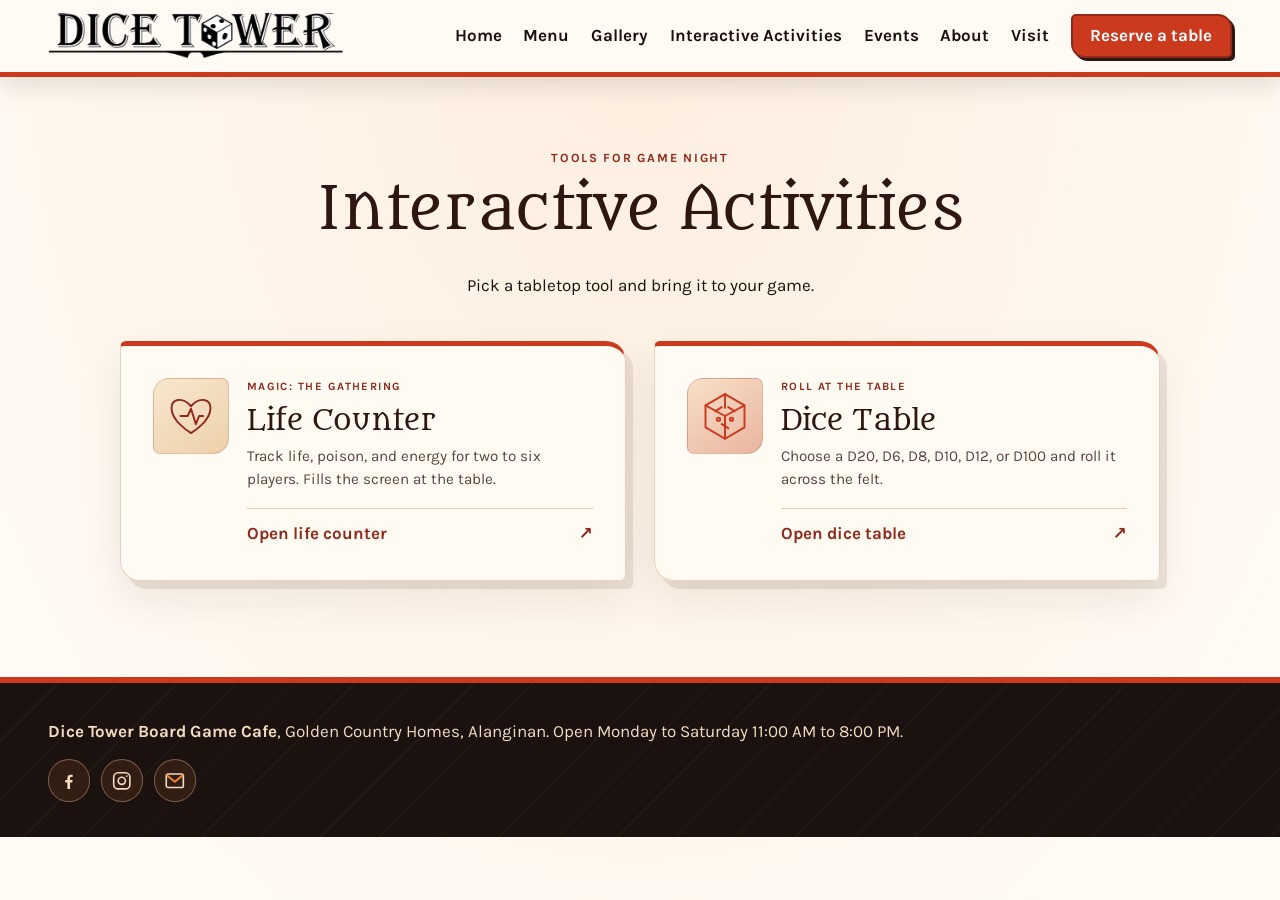
==== commit 2f00bd7d: "Overhaul InteractivePage" ====
--- a/activities.html
+++ b/activities.html
@@ -4,17 +4,17 @@
   <meta charset="UTF-8">
   <meta name="viewport" content="width=device-width, initial-scale=1">
   <title>Interactive Activities | Dice Tower Board Game Cafe</title>
-  <meta name="description" content="Roll a d20 or track life, commander damage and poison counters for your Magic: The Gathering game.">
+  <meta name="description" content="Choose a Dice Tower game night tool: a full-screen Magic life counter or a tabletop dice roller.">
   <link rel="icon" type="image/png" href="images/favicon.png">
   <link rel="preconnect" href="https://fonts.googleapis.com">
   <link rel="preconnect" href="https://fonts.gstatic.com" crossorigin>
   <link href="https://fonts.googleapis.com/css2?family=Karla:wght@400;500;700&family=Metamorphous&display=swap" rel="stylesheet">
   <link rel="stylesheet" href="css/styles.css">
-  <link rel="stylesheet" href="css/dice.css">
-  <link rel="stylesheet" href="css/activities.css">
+  <link rel="stylesheet" href="css/activities.css?v=1">
+  <link rel="stylesheet" href="css/walking-cat.css">
 </head>
 <body class="activities-page">
-  <a class="skip" href="#life-counter">Skip to activities</a>
+  <a class="skip" href="#activityApps">Skip to activities</a>
 
   <header class="site-header">
     <a class="brand" href="index.html" aria-label="Dice Tower, back to the main site">
@@ -39,68 +39,66 @@
     <section class="activities-heading">
       <p class="activities-kicker">Tools for game night</p>
       <h1>Interactive Activities</h1>
-      <p>Roll a die, then keep your Commander pod's life and counters in one place.</p>
+      <p>Pick a tabletop tool and bring it to your game.</p>
     </section>
 
-    <section id="life-counter" class="life-section" aria-labelledby="life-title">
-      <div class="life-intro">
-        <div>
-          <p class="activities-kicker">Magic: The Gathering</p>
-          <h2 id="life-title">Commander life counter</h2>
-          <p>Tracks 40 life, poison counters, and commander damage from each opponent. A player is marked defeated at 0 life, 10 poison, or 21 damage from one opponent's commander.</p>
-        </div>
-        <form class="game-setup" id="gameSetup">
-          <label for="playerCount">Players</label>
-          <select id="playerCount" name="playerCount">
-            <option value="2">2 players</option>
-            <option value="3">3 players</option>
-            <option value="4" selected>4 players</option>
-            <option value="5">5 players</option>
-            <option value="6">6 players</option>
-            <option value="7">7 players</option>
-            <option value="8">8 players</option>
-            <option value="9">9 players</option>
-            <option value="10">10 players</option>
-          </select>
-          <button class="btn btn-primary" type="submit">Start new game</button>
-        </form>
-      </div>
-      <p id="gameStatus" class="game-status" role="status" aria-live="polite">4 players · 40 starting life</p>
-      <div class="table-scene" id="tableScene">
-        <section class="table-center" aria-label="Shared play area with cards">
-          <h3>Shared play area</h3>
-          <div class="table-felt" aria-hidden="true">
-            <div class="table-card table-card--land"><span></span><i></i><b>LAND</b></div>
-            <div class="table-card table-card--creature"><span></span><i></i><b>CREATURE</b></div>
-            <div class="table-card table-card--spell"><span></span><i></i><b>SPELL</b></div>
-            <div class="table-card table-card--back"><span>DT</span></div>
-          </div>
-          <p>Cards, spells, and shared battlefields</p>
-        </section>
-        <div class="player-grid" id="playerGrid" role="group" aria-label="Player life counters"></div>
-      </div>
-    </section>
-
-    <section id="dice" class="section dice activities-dice">
-      <div>
-        <p class="activities-kicker">A little chance</p>
-        <h2>Roll the d20</h2>
-        <p>Can't pick a drink? Waiting for your pod to fill up? Tap the die and let fate decide. A natural 20 means you are definitely having dessert.</p>
-      </div>
-      <div class="d20-stage">
-        <button class="d20-btn" id="d20Btn" type="button" aria-label="Roll the d20">
-          <svg class="d20-svg" viewBox="0 0 200 200" aria-hidden="true">
-            <polygon class="d20-body" points="100,8 180,54 180,146 100,192 20,146 20,54"/>
-            <polygon class="d20-face" points="100,36 152,134 48,134"/>
-            <path class="d20-edge" d="M100 8V36M20 54L100 36L180 54M48 134L20 54M48 134L20 146M48 134L100 192M152 134L180 54M152 134L180 146M152 134L100 192M48 134H152"/>
-            <text class="d20-num" id="d20Num" x="100" y="100">20</text>
-          </svg>
-        </button>
-        <p class="d20-result" id="d20Result" aria-live="polite">Tap the die to roll.</p>
-        <ul class="d20-history" id="d20History" aria-label="Recent rolls"></ul>
-      </div>
+    <section class="activity-apps" id="activityApps" aria-label="Available game night apps">
+      <a class="activity-app-card life-app-card" href="life-counter.html">
+        <span class="app-icon app-icon--life" aria-hidden="true"><svg viewBox="0 0 64 64"><path d="M32 53S8 39 8 22C8 12 21 7 32 20 43 7 56 12 56 22c0 17-24 31-24 31Z"/><path d="M19 32h9l4-9 6 19 4-10h5"/></svg></span>
+        <span class="app-copy"><span class="app-type">Magic: The Gathering</span><strong>Life Counter</strong><span>Track life, poison, and energy for two to six players. Fills the screen at the table.</span></span>
+        <span class="app-open">Open life counter <span aria-hidden="true">↗</span></span>
+      </a>
+      <a class="activity-app-card dice-app-card" href="dice-table.html">
+        <span class="app-icon app-icon--dice" aria-hidden="true"><svg viewBox="0 0 64 64"><path d="m32 5 24 14v27L32 60 8 46V19z"/><path d="M32 5v17m24-3L32 32 8 19m24 13v28M20 26l8-5m16 5-8-5m-8 21 8 5"/><circle cx="24" cy="36" r="2"/><circle cx="40" cy="36" r="2"/></svg></span>
+        <span class="app-copy"><span class="app-type">Roll at the table</span><strong>Dice Table</strong><span>Choose a D20, D6, D8, D10, D12, or D100 and roll it across the felt.</span></span>
+        <span class="app-open">Open dice table <span aria-hidden="true">↗</span></span>
+      </a>
     </section>
   </main>
+
+  <div class="walking-cat" aria-hidden="true">
+    <svg class="walking-cat-svg" viewBox="0 0 180 110" role="presentation">
+      <g class="cat-tail">
+        <path class="cat-tail-base" d="M47 61C25 57 19 43 25 28C29 18 40 17 45 25" />
+        <path class="cat-stripe cat-tail-stripe" d="M25 43l9 4M29 30l9 3" />
+      </g>
+      <g class="cat-leg cat-leg--back-a">
+        <path class="cat-leg-outline" d="M57 70Q61 79 55 87L51 94Q53 97 61 96" />
+        <path class="cat-leg-fill" d="M57 70Q61 79 55 87L51 94Q53 97 61 96" />
+        <path class="cat-leg-mark" d="M55 78l9 3m-12 5 8 3" />
+      </g>
+      <g class="cat-leg cat-leg--back-b">
+        <path class="cat-leg-outline" d="M73 70Q76 79 73 87L76 94Q80 97 87 95" />
+        <path class="cat-leg-fill" d="M73 70Q76 79 73 87L76 94Q80 97 87 95" />
+        <path class="cat-leg-mark" d="M70 78l9 3m-6 6 9 2" />
+      </g>
+      <path class="cat-body" d="M43 57c4-15 17-23 39-23h22c17 0 27 10 30 25l-5 16H61c-11 0-18-7-18-18z" />
+      <path class="cat-belly" d="M77 70c9 5 23 5 34 0l-3 7H79z" />
+      <path class="cat-stripe" d="M54 48l13 5-8 10M74 37l12 9-10 8M95 36l11 10-9 7M112 42l9 9-8 4" />
+      <path class="cat-fur-mark" d="M63 59l7 2m10 4 6 2m16-2 7 2" />
+      <g class="cat-leg cat-leg--front-a">
+        <path class="cat-leg-outline" d="M116 70Q113 79 117 87L120 93Q123 97 134 95" />
+        <path class="cat-leg-fill" d="M116 70Q113 79 117 87L120 93Q123 97 134 95" />
+        <path class="cat-leg-mark" d="M113 78l9 3m-6 6 8 2" />
+      </g>
+      <g class="cat-leg cat-leg--front-b">
+        <path class="cat-leg-outline" d="M130 70Q132 80 136 88L140 93Q144 97 154 95" />
+        <path class="cat-leg-fill" d="M130 70Q132 80 136 88L140 93Q144 97 154 95" />
+        <path class="cat-leg-mark" d="M128 78l9 3m-5 7 9 2" />
+      </g>
+      <path class="cat-chest" d="M126 57c-5 6-8 12-8 20h20l-2-18z" />
+      <path class="cat-head"
+        d="M117 40l1-19 14 12c7-2 16 1 21 7l9 3-4 9c-1 10-9 17-22 17-13 0-22-8-22-19 0-4 1-7 3-10z" />
+      <path class="cat-ear-inner" d="M122 27l7 7-8 1zM143 33l7-5 1 9z" />
+      <path class="cat-face-stripe" d="M132 34l5 6-3 5m8-11 2 10m6-7-3 8" />
+      <ellipse class="cat-muzzle" cx="150" cy="53" rx="8" ry="5" />
+      <path class="cat-nose" d="M151 49l4 3-4 3-4-3z" />
+      <ellipse class="cat-eye" cx="139" cy="46" rx="2.2" ry="3.2" />
+      <ellipse class="cat-eye" cx="153" cy="46" rx="2.2" ry="3.2" />
+      <path class="cat-mouth" d="M151 55v3m0 0-4 2m4-2 4 2" />
+      <path class="cat-whisker" d="M145 55l-12-2m12 5-12 2m18-5 11-2m-11 5 11 2" />
+    </svg>
+  </div>
 
   <footer class="site-footer">
     <p><strong>Dice Tower Board Game Cafe</strong>, Golden Country Homes, Alanginan. Open Monday to Saturday 11:00 AM to 8:00 PM.</p>
@@ -118,6 +116,5 @@
   </footer>
 
   <script src="js/activities.js"></script>
-  <script src="js/dice.js?v=8"></script>
 </body>
 </html>
--- a/css/activities.css
+++ b/css/activities.css
@@ -15,7 +15,73 @@
 .activities-heading h1,
 .life-intro h2 { color: var(--tower); }
 
-.activities-heading > p:last-child { margin: 0 auto; }
+.activities-heading > p { margin-inline: auto; }
+.activities-heading > .btn { margin-top: .25rem; }
+
+.activity-apps {
+  display: grid;
+  grid-template-columns: repeat(2, minmax(0, 1fr));
+  gap: clamp(1rem, 3vw, 1.75rem);
+  width: min(1040px, calc(100% - 2rem));
+  margin: 0 auto clamp(3rem, 8vw, 6rem);
+}
+
+.activity-app-card {
+  display: grid;
+  grid-template-columns: 76px minmax(0, 1fr);
+  grid-template-rows: 1fr auto;
+  gap: .9rem 1.1rem;
+  min-height: 240px;
+  padding: clamp(1.2rem, 3vw, 2rem);
+  border: 1px solid rgba(230, 207, 184, .9);
+  border-top: 5px solid var(--dragon);
+  border-radius: 6px 20px 6px 20px;
+  background: rgba(255, 250, 243, .94);
+  box-shadow: 7px 8px 0 rgba(83, 54, 36, .11), 0 18px 44px rgba(45, 23, 16, .08);
+  color: var(--ink);
+  text-decoration: none;
+  transition: transform .2s ease, box-shadow .2s ease, border-color .2s ease;
+}
+
+.activity-app-card:hover,
+.activity-app-card:focus-visible {
+  transform: translateY(-4px);
+  border-color: var(--flame);
+  box-shadow: 9px 12px 0 rgba(83, 54, 36, .13), 0 22px 48px rgba(45, 23, 16, .12);
+}
+
+.app-icon {
+  grid-column: 1;
+  grid-row: 1 / span 2;
+  display: grid;
+  place-items: center;
+  width: 76px;
+  height: 76px;
+  border: 1px solid rgba(143, 42, 29, .2);
+  border-radius: 16px 7px 16px 7px;
+  background: linear-gradient(145deg, #f8e7cf, #edd0aa);
+  color: var(--maroon);
+}
+
+.app-icon svg { width: 52px; height: 52px; fill: none; stroke: currentColor; stroke-width: 2.4; stroke-linecap: round; stroke-linejoin: round; }
+.app-icon--dice { color: var(--dragon); background: linear-gradient(145deg, #f8e0c8, #e9b5a0); }
+.app-copy { display: grid; align-content: start; gap: .45rem; }
+.app-type { color: var(--maroon); font-size: .7rem; font-weight: 700; letter-spacing: .13em; text-transform: uppercase; }
+.app-copy strong { color: var(--tower); font: 400 clamp(1.25rem, 2.3vw, 1.75rem) var(--font-display); }
+.app-copy > span:last-child { color: #55463d; font-size: .95rem; line-height: 1.5; }
+.app-open { grid-column: 2; display: flex; justify-content: space-between; align-items: center; padding-top: .7rem; border-top: 1px solid var(--line); color: var(--maroon); font-weight: 700; }
+
+@media (max-width: 700px) {
+  .activity-apps { grid-template-columns: 1fr; max-width: 520px; }
+  .activity-app-card { min-height: 200px; }
+}
+
+@media (max-width: 430px) {
+  .activity-app-card { grid-template-columns: 58px minmax(0, 1fr); gap: .65rem .8rem; min-height: 180px; padding: 1rem; }
+  .app-icon { width: 58px; height: 58px; }
+  .app-icon svg { width: 42px; height: 42px; }
+  .app-copy > span:last-child { font-size: .88rem; }
+}
 
 .activities-kicker {
   margin: 0 0 .55rem;
--- a/css/walking-cat.css
+++ b/css/walking-cat.css
@@ -0,0 +1,95 @@
+.walking-cat {
+  --cat-width: 140px;
+  position: fixed;
+  z-index: 42;
+  bottom: max(.35rem, env(safe-area-inset-bottom));
+  left: -150px;
+  width: var(--cat-width);
+  height: 86px;
+  pointer-events: none;
+  animation: cat-roam 32s linear infinite;
+}
+
+.walking-cat-svg {
+  display: block;
+  width: 100%;
+  height: 100%;
+  overflow: visible;
+  filter: drop-shadow(0 4px 3px rgba(27, 18, 16, .28));
+  animation: cat-bob .32s ease-in-out infinite alternate;
+}
+
+.cat-body,
+.cat-head { fill: #77766f; stroke: #454641; stroke-width: 2.2; stroke-linejoin: round; }
+.cat-belly,
+.cat-chest,
+.cat-muzzle { fill: #d0c6b3; }
+.cat-chest { stroke: #777267; stroke-width: 1.2; }
+.cat-leg-outline,
+.cat-leg-fill { fill: none; stroke-linecap: round; stroke-linejoin: round; }
+.cat-leg-outline { stroke: #454641; stroke-width: 12; }
+.cat-leg-fill { stroke: #77766f; stroke-width: 8; }
+.cat-leg-mark,
+.cat-fur-mark { fill: none; stroke: #48483f; stroke-width: 2.4; stroke-linecap: round; }
+.cat-tail-base { fill: none; stroke: #77766f; stroke-width: 10; stroke-linecap: round; }
+.cat-stripe,
+.cat-face-stripe { fill: none; stroke: #44443c; stroke-width: 4; stroke-linecap: round; stroke-linejoin: round; }
+.cat-tail-stripe { stroke-width: 3; }
+.cat-ear-inner { fill: #c17f7a; }
+.cat-eye { fill: #d2b35d; stroke: #343a3e; stroke-width: 1; }
+.cat-nose { fill: #744f54; }
+.cat-mouth,
+.cat-whisker { fill: none; stroke: #555b60; stroke-width: 1.2; stroke-linecap: round; }
+
+.cat-tail {
+  transform-box: view-box;
+  transform-origin: 42px 59px;
+  animation: cat-tail-sway .9s ease-in-out infinite alternate;
+}
+
+.cat-leg {
+  transform-box: view-box;
+  animation: cat-step .6s ease-in-out infinite;
+}
+
+.cat-leg--back-a { transform-origin: 57px 70px; }
+.cat-leg--back-b { transform-origin: 73px 70px; animation-delay: -.3s; }
+.cat-leg--front-a { transform-origin: 116px 70px; animation-delay: -.3s; }
+.cat-leg--front-b { transform-origin: 130px 70px; }
+
+@keyframes cat-roam {
+  0% { left: -150px; transform: scaleX(1); }
+  5% { left: 0; transform: scaleX(1); }
+  45% { left: calc(100vw - var(--cat-width)); transform: scaleX(1); }
+  50%, 55% { left: calc(100vw - var(--cat-width)); transform: scaleX(-1); }
+  95% { left: 0; transform: scaleX(-1); }
+  100% { left: -150px; transform: scaleX(1); }
+}
+
+@keyframes cat-step {
+  0%, 100% { transform: rotate(-18deg); }
+  25% { transform: rotate(0) translateY(-3px); }
+  50% { transform: rotate(18deg); }
+  75% { transform: rotate(0) translateY(-3px); }
+}
+
+@keyframes cat-tail-sway {
+  from { transform: rotate(-9deg); }
+  to { transform: rotate(12deg); }
+}
+
+@keyframes cat-bob {
+  from { transform: translateY(0); }
+  to { transform: translateY(-2px); }
+}
+
+@media (max-width: 560px) {
+  .walking-cat { --cat-width: 112px; height: 69px; bottom: max(.25rem, env(safe-area-inset-bottom)); }
+}
+
+@media (prefers-reduced-motion: reduce) {
+  .walking-cat { left: 1rem; animation: none; }
+  .walking-cat-svg,
+  .cat-tail,
+  .cat-leg { animation: none; }
+}
